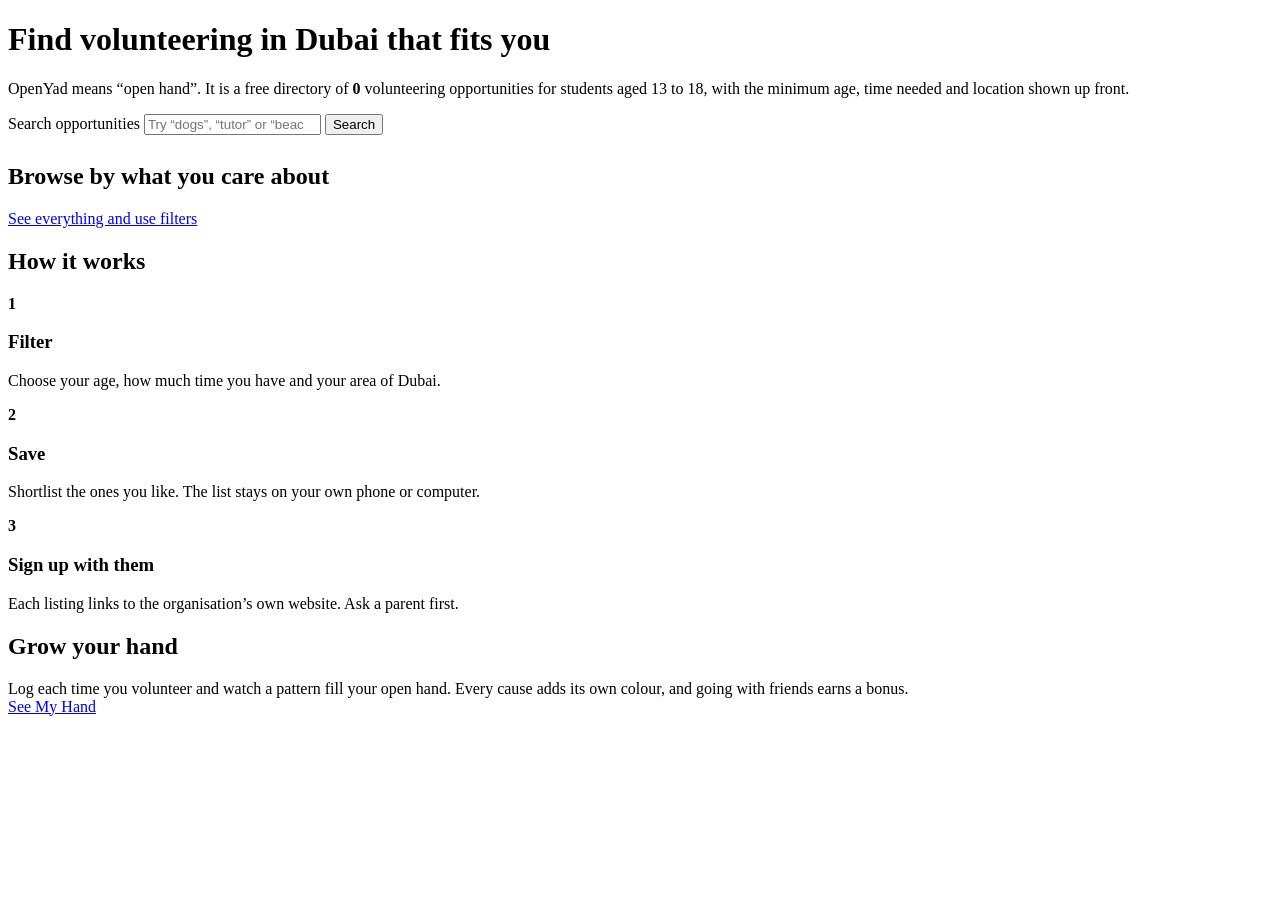
==== index.html @ 4a2f958c "Add files via upload" ====
<!DOCTYPE html>
<html lang="en">
<head>
  <meta charset="utf-8">
  <meta name="viewport" content="width=device-width, initial-scale=1">
  <meta name="referrer" content="no-referrer">
  <title>OpenYad: volunteering in Dubai for students</title>
  <meta name="description" content="A free directory of volunteering opportunities in Dubai for students aged 13 to 18. Filter by interest, age, time and area.">
  <link rel="stylesheet" href="css/style.css">
</head>
<body data-page="index">
  <header class="site-header" id="site-header"></header>

  <main>
    <div class="wrap">
      <div class="hero">
        <h1>Find volunteering in Dubai that fits you</h1>
        <p class="lead">OpenYad means “open hand”. It is a free directory of <strong id="total">0</strong> volunteering opportunities for students aged 13 to 18, with the minimum age, time needed and location shown up front.</p>
        <form class="search-row" action="browse.html" method="get" role="search">
          <label class="sr-only" for="home-q">Search opportunities</label>
          <input type="search" id="home-q" name="q" placeholder="Try “dogs”, “tutor” or “beach”">
          <button class="btn" type="submit">Search</button>
        </form>
      </div>

      <section aria-labelledby="cats-title" style="padding-top:8px">
        <h2 id="cats-title">Browse by what you care about</h2>
        <div class="cat-grid" id="cat-grid"></div>
        <p style="margin-top:16px"><a class="btn ghost" href="browse.html">See everything and use filters</a></p>
      </section>

      <section aria-labelledby="how-title">
        <h2 id="how-title">How it works</h2>
        <div class="steps">
          <div class="step"><b>1</b><h3>Filter</h3><p class="muted">Choose your age, how much time you have and your area of Dubai.</p></div>
          <div class="step"><b>2</b><h3>Save</h3><p class="muted">Shortlist the ones you like. The list stays on your own phone or computer.</p></div>
          <div class="step"><b>3</b><h3>Sign up with them</h3><p class="muted">Each listing links to the organisation’s own website. Ask a parent first.</p></div>
        </div>
      </section>

      <section aria-labelledby="hand-title">
        <div class="banner">
          <div>
            <h2 id="hand-title">Grow your hand</h2>
            <p class="muted" style="margin:0">Log each time you volunteer and watch a pattern fill your open hand. Every cause adds its own colour, and going with friends earns a bonus.</p>
          </div>
          <a class="btn" href="hand.html">See My Hand</a>
        </div>
      </section>
    </div>
  </main>

  <footer class="site-footer" id="site-footer"></footer>
  <script src="data/site.js"></script>
  <script src="data/areas.js"></script>
  <script src="data/listings.js"></script>
  <script src="js/app.js"></script>
</body>
</html>
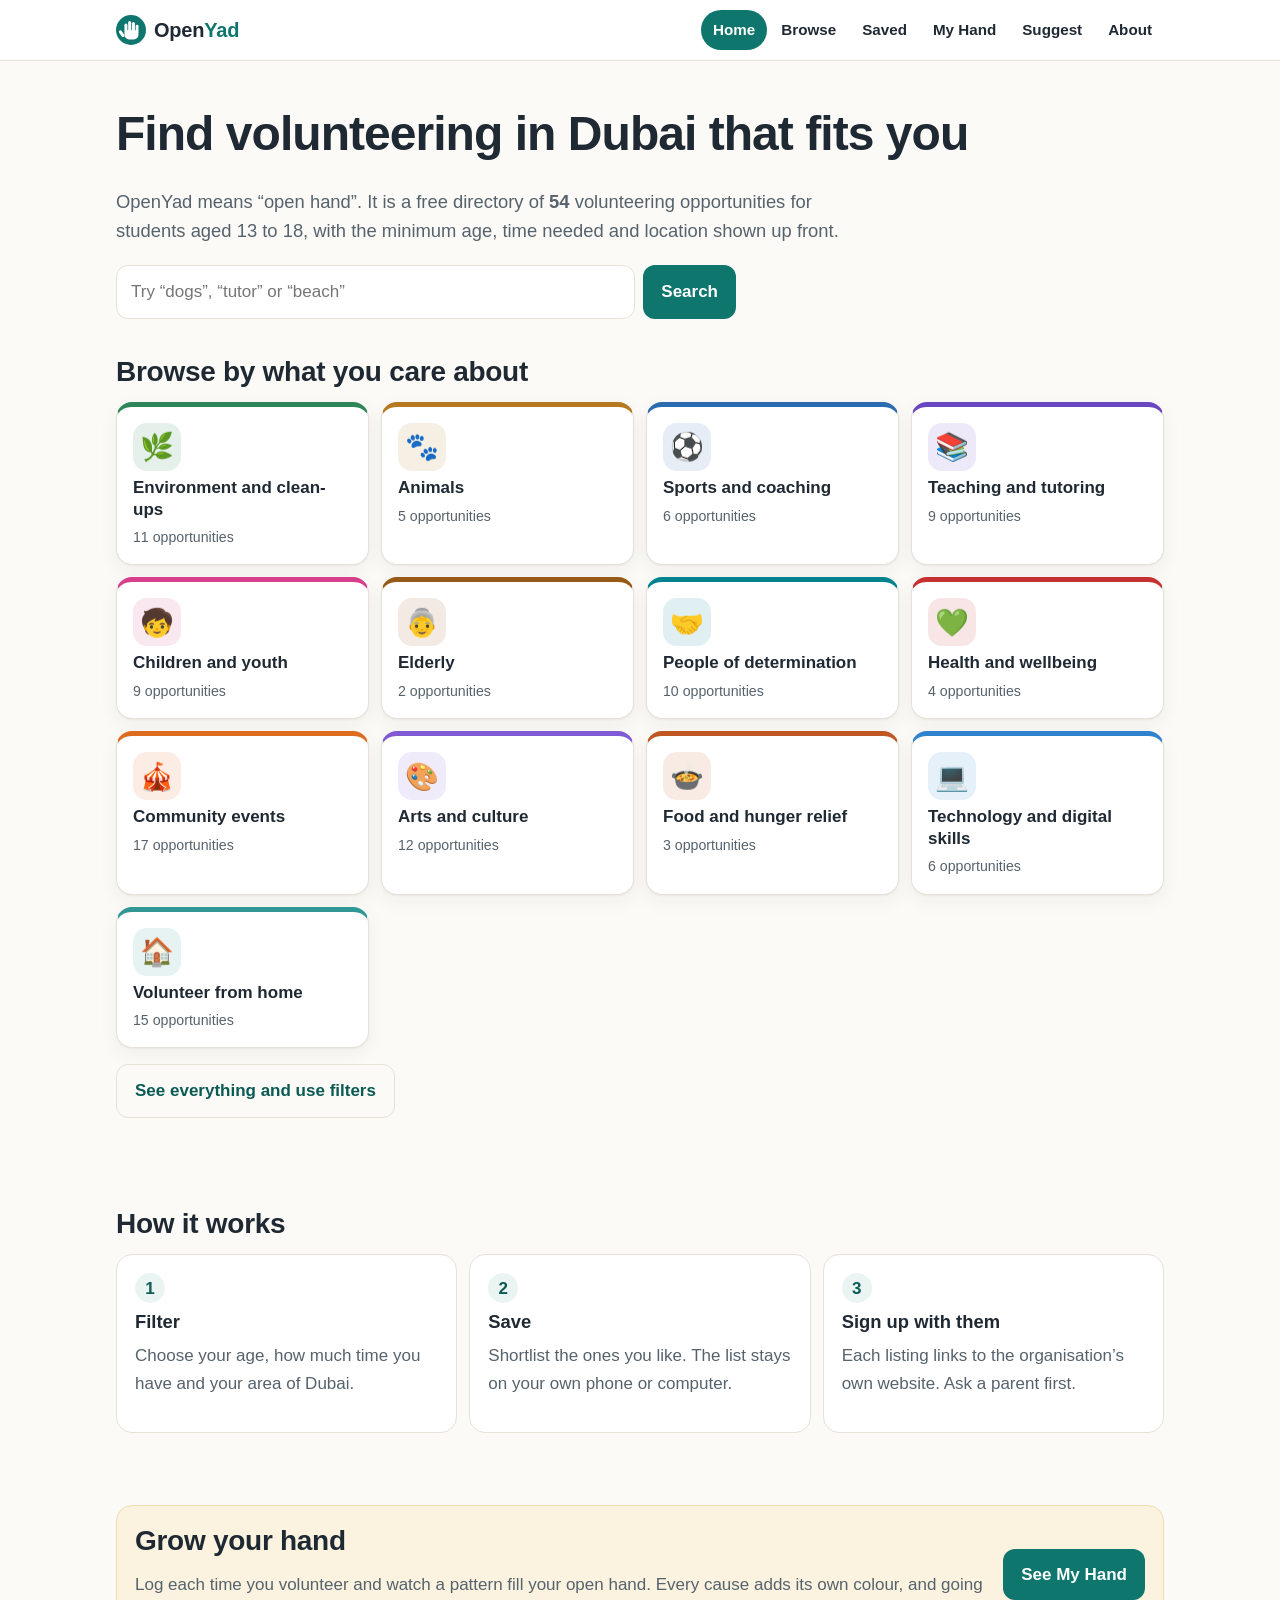
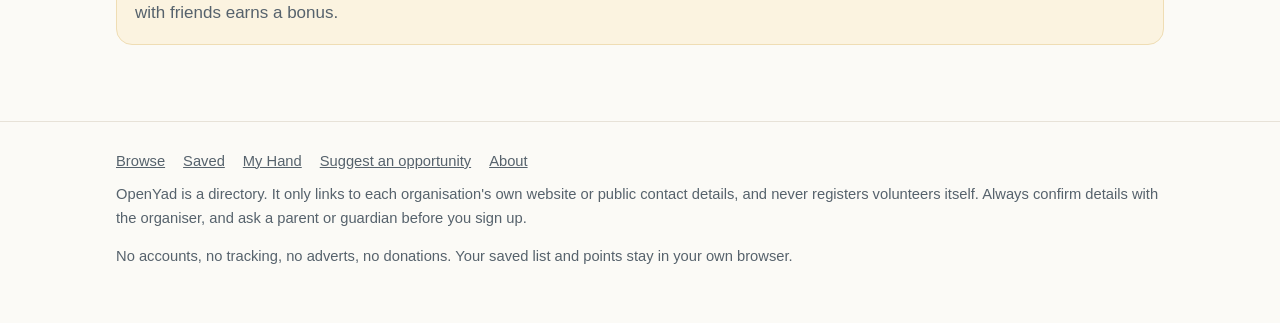
==== commit cf26e224: "Add files via upload" ====
--- a/index.html
+++ b/index.html
@@ -6,7 +6,7 @@
   <meta name="referrer" content="no-referrer">
   <title>OpenYad: volunteering in Dubai for students</title>
   <meta name="description" content="A free directory of volunteering opportunities in Dubai for students aged 13 to 18. Filter by interest, age, time and area.">
-  <link rel="stylesheet" href="css/style.css">
+  <link rel="stylesheet" href="style.css">
 </head>
 <body data-page="index">
   <header class="site-header" id="site-header"></header>
@@ -51,9 +51,9 @@
   </main>
 
   <footer class="site-footer" id="site-footer"></footer>
-  <script src="data/site.js"></script>
-  <script src="data/areas.js"></script>
-  <script src="data/listings.js"></script>
-  <script src="js/app.js"></script>
+  <script src="site.js"></script>
+  <script src="areas.js"></script>
+  <script src="listings.js"></script>
+  <script src="app.js"></script>
 </body>
 </html>
--- a/style.css
+++ b/style.css
@@ -0,0 +1,174 @@
+/* OpenYad styles. Colours are set once here and reused everywhere. */
+:root {
+  --bg: #FBFAF6;
+  --card: #FFFFFF;
+  --ink: #1F2933;
+  --muted: #56626C;
+  --line: #E7E2D8;
+  --primary: #0F766E;
+  --primary-dark: #0B5A54;
+  --soft: #EAF4F2;
+  --gold: #A9761C;
+  --gold-soft: #FBF3E0;
+  --radius: 16px;
+  --shadow: 0 1px 2px rgba(31, 41, 51, .05), 0 6px 20px rgba(31, 41, 51, .05);
+}
+
+* { box-sizing: border-box; }
+html { -webkit-text-size-adjust: 100%; }
+body {
+  margin: 0;
+  background: var(--bg);
+  color: var(--ink);
+  font-family: -apple-system, BlinkMacSystemFont, "Segoe UI", Roboto, "Helvetica Neue", Arial, sans-serif;
+  font-size: 17px;
+  line-height: 1.6;
+}
+img, svg { max-width: 100%; }
+a { color: var(--primary-dark); }
+h1, h2, h3 { line-height: 1.2; margin: 0 0 .5em; text-wrap: balance; }
+h1 { font-size: clamp(1.9rem, 6vw, 3rem); letter-spacing: -.02em; }
+h2 { font-size: clamp(1.35rem, 4vw, 1.75rem); letter-spacing: -.01em; }
+h3 { font-size: 1.15rem; }
+p { margin: 0 0 1em; }
+.wrap { max-width: 1080px; margin: 0 auto; padding: 0 16px; }
+.narrow { max-width: 720px; }
+.muted { color: var(--muted); }
+.small { font-size: .9rem; }
+section { padding: 36px 0; }
+:focus-visible { outline: 3px solid #F0B429; outline-offset: 2px; border-radius: 6px; }
+.sr-only { position: absolute; width: 1px; height: 1px; overflow: hidden; clip: rect(0 0 0 0); white-space: nowrap; }
+
+/* Header */
+.site-header { background: var(--card); border-bottom: 1px solid var(--line); position: sticky; top: 0; z-index: 20; }
+.site-header .wrap { display: flex; align-items: center; justify-content: space-between; gap: 12px; min-height: 60px; flex-wrap: wrap; }
+.brand { display: flex; align-items: center; gap: 8px; font-weight: 800; font-size: 1.25rem; color: var(--ink); text-decoration: none; letter-spacing: -.01em; }
+.brand svg { width: 30px; height: 30px; }
+.brand span span { color: var(--primary); }
+.nav { display: flex; gap: 2px; overflow-x: auto; margin: 0 -8px; padding: 6px 8px; scrollbar-width: none; }
+.nav::-webkit-scrollbar { display: none; }
+.nav a { white-space: nowrap; text-decoration: none; color: var(--ink); padding: 8px 12px; border-radius: 999px; font-size: .95rem; font-weight: 600; }
+.nav a:hover { background: var(--soft); }
+.nav a[aria-current="page"] { background: var(--primary); color: #fff; }
+.count-pill { display: inline-block; min-width: 1.4em; padding: 0 .4em; margin-left: 4px; border-radius: 999px; background: var(--gold-soft); color: var(--gold); font-size: .8rem; text-align: center; }
+.nav a[aria-current="page"] .count-pill { background: rgba(255,255,255,.25); color: #fff; }
+
+/* Hero */
+.hero { padding: 44px 0 28px; }
+.hero p.lead { font-size: 1.15rem; color: var(--muted); max-width: 40em; }
+.search-row { display: flex; gap: 8px; margin-top: 20px; max-width: 620px; }
+input[type="search"], input[type="text"], input[type="date"], select {
+  width: 100%; font: inherit; color: var(--ink); background: var(--card);
+  border: 1.5px solid var(--line); border-radius: 12px; padding: 12px 14px; min-height: 48px;
+}
+input:focus, select:focus { border-color: var(--primary); }
+.btn {
+  display: inline-flex; align-items: center; justify-content: center; gap: 6px;
+  font: inherit; font-weight: 700; text-decoration: none; cursor: pointer;
+  background: var(--primary); color: #fff; border: 0; border-radius: 12px;
+  padding: 12px 18px; min-height: 48px;
+}
+.btn:hover { background: var(--primary-dark); }
+.btn.ghost { background: transparent; color: var(--primary-dark); border: 1.5px solid var(--line); }
+.btn.ghost:hover { background: var(--soft); }
+.btn.block { width: 100%; }
+
+/* Category cards */
+.cat-grid { display: grid; grid-template-columns: repeat(2, 1fr); gap: 12px; }
+@media (min-width: 640px) { .cat-grid { grid-template-columns: repeat(3, 1fr); } }
+@media (min-width: 900px) { .cat-grid { grid-template-columns: repeat(4, 1fr); } }
+.cat-card {
+  display: flex; flex-direction: column; gap: 6px; text-decoration: none; color: var(--ink);
+  background: var(--card); border: 1px solid var(--line); border-radius: var(--radius);
+  padding: 16px; border-top: 5px solid var(--c); box-shadow: var(--shadow); transition: transform .15s;
+}
+.cat-card:hover { transform: translateY(-2px); }
+.cat-card .icon { font-size: 1.7rem; width: 48px; height: 48px; display: grid; place-items: center; border-radius: 14px; background: color-mix(in srgb, var(--c) 12%, white); }
+.cat-card strong { line-height: 1.25; }
+.cat-card small { color: var(--muted); }
+
+/* Steps */
+.steps { display: grid; gap: 12px; }
+@media (min-width: 720px) { .steps { grid-template-columns: repeat(3, 1fr); } }
+.step { background: var(--card); border: 1px solid var(--line); border-radius: var(--radius); padding: 18px; }
+.step b { display: inline-grid; place-items: center; width: 30px; height: 30px; border-radius: 50%; background: var(--soft); color: var(--primary-dark); margin-bottom: 8px; }
+.banner { background: var(--gold-soft); border: 1px solid #EFDDB4; border-radius: var(--radius); padding: 18px; display: flex; gap: 16px; align-items: center; flex-wrap: wrap; }
+.banner > div { flex: 1 1 260px; }
+.note { background: var(--soft); border-radius: 12px; padding: 12px 14px; font-size: .95rem; }
+
+/* Filters */
+.filters { background: var(--card); border: 1px solid var(--line); border-radius: var(--radius); padding: 16px; box-shadow: var(--shadow); }
+.filter-grid { display: grid; gap: 12px; grid-template-columns: 1fr 1fr; }
+.filter-grid .full { grid-column: 1 / -1; }
+@media (min-width: 860px) { .filter-grid { grid-template-columns: repeat(4, 1fr); } .filter-grid .half { grid-column: span 2; } }
+label.field { display: block; font-size: .85rem; font-weight: 700; color: var(--muted); }
+label.field select, label.field input { margin-top: 4px; font-weight: 400; }
+.check { display: flex; gap: 8px; align-items: flex-start; font-size: .95rem; }
+.check input { width: 20px; height: 20px; margin-top: 3px; accent-color: var(--primary); flex: none; }
+.result-bar { display: flex; justify-content: space-between; align-items: center; gap: 12px; margin: 18px 0 12px; flex-wrap: wrap; }
+.linkish { background: none; border: 0; font: inherit; color: var(--primary-dark); text-decoration: underline; cursor: pointer; padding: 8px 0; }
+
+/* Listing cards */
+.cards { display: grid; gap: 16px; }
+@media (min-width: 820px) { .cards { grid-template-columns: 1fr 1fr; align-items: start; } }
+.card {
+  background: var(--card); border: 1px solid var(--line); border-left: 6px solid var(--c);
+  border-radius: var(--radius); padding: 18px; box-shadow: var(--shadow); min-width: 0;
+}
+.card-top { display: flex; justify-content: space-between; gap: 10px; align-items: flex-start; }
+.tags { display: flex; flex-wrap: wrap; gap: 6px; }
+.tag { font-size: .8rem; font-weight: 700; padding: 3px 10px; border-radius: 999px; color: var(--c); background: color-mix(in srgb, var(--c) 12%, white); white-space: nowrap; }
+.save {
+  flex: none; font: inherit; font-size: .85rem; font-weight: 700; cursor: pointer;
+  border: 1.5px solid var(--line); background: var(--card); color: var(--ink);
+  border-radius: 999px; padding: 6px 12px; min-height: 40px;
+}
+.save[aria-pressed="true"] { background: var(--gold-soft); border-color: #E6CE95; color: var(--gold); }
+.card h3 { margin: 12px 0 2px; font-size: 1.2rem; }
+.card .org { color: var(--muted); margin: 0 0 10px; font-size: .95rem; }
+.facts { list-style: none; margin: 12px 0; padding: 0; display: grid; gap: 6px; }
+.facts li { display: grid; grid-template-columns: 5.2em 1fr; gap: 8px; font-size: .95rem; }
+.facts span.k { color: var(--muted); font-weight: 700; font-size: .85rem; padding-top: 2px; }
+.badge { display: inline-block; font-size: .8rem; font-weight: 700; padding: 1px 8px; border-radius: 999px; background: var(--soft); color: var(--primary-dark); margin-left: 4px; white-space: nowrap; }
+.badge.warn { background: #FFF4E5; color: #8A4B00; }
+.badge.gold { background: var(--gold-soft); color: var(--gold); }
+details { border-top: 1px solid var(--line); margin-top: 12px; padding-top: 4px; }
+summary { cursor: pointer; font-weight: 700; color: var(--primary-dark); padding: 10px 0; }
+details dl { margin: 0; display: grid; gap: 10px; }
+details dt { font-size: .85rem; font-weight: 700; color: var(--muted); }
+details dd { margin: 0; overflow-wrap: anywhere; }
+details ol { margin: 4px 0 0; padding-left: 1.3em; }
+.card .btn { margin-top: 14px; }
+.empty { text-align: center; padding: 40px 16px; background: var(--card); border: 1px dashed var(--line); border-radius: var(--radius); }
+
+/* Hand page */
+.hand-layout { display: grid; gap: 20px; }
+@media (min-width: 820px) { .hand-layout { grid-template-columns: 340px 1fr; align-items: start; } }
+.panel { background: var(--card); border: 1px solid var(--line); border-radius: var(--radius); padding: 18px; box-shadow: var(--shadow); }
+.hand-box { text-align: center; }
+.hand-box svg { width: 100%; max-width: 280px; height: auto; }
+.level { font-size: 1.3rem; font-weight: 800; margin: 4px 0 0; }
+.bar { height: 10px; background: var(--line); border-radius: 999px; overflow: hidden; margin: 10px 0 6px; }
+.bar i { display: block; height: 100%; background: linear-gradient(90deg, var(--primary), #D69E2E); border-radius: 999px; }
+.stats { display: grid; grid-template-columns: repeat(2, 1fr); gap: 10px; margin: 14px 0 0; }
+.stat { background: var(--bg); border-radius: 12px; padding: 10px; text-align: center; }
+.stat b { display: block; font-size: 1.3rem; font-variant-numeric: tabular-nums; }
+.stat small { color: var(--muted); }
+.form-grid { display: grid; gap: 12px; }
+@media (min-width: 560px) { .form-grid { grid-template-columns: 1fr 1fr; } .form-grid .full { grid-column: 1 / -1; } }
+.log-list { list-style: none; padding: 0; margin: 0; display: grid; gap: 8px; }
+.log-list li { display: flex; justify-content: space-between; gap: 10px; align-items: center; background: var(--bg); border-radius: 12px; padding: 10px 12px; }
+.rules { padding-left: 1.2em; margin: 0; }
+.rules li { margin-bottom: 4px; }
+
+/* Prose pages */
+.prose h2 { margin-top: 1.6em; }
+.prose ul { padding-left: 1.2em; }
+.prose li { margin-bottom: 6px; }
+
+/* Footer */
+.site-footer { border-top: 1px solid var(--line); margin-top: 40px; padding: 28px 0 40px; color: var(--muted); font-size: .92rem; }
+.site-footer a { color: var(--muted); }
+.site-footer nav { display: flex; flex-wrap: wrap; gap: 6px 18px; margin-bottom: 10px; }
+
+@media (prefers-reduced-motion: reduce) { * { transition: none !important; } }
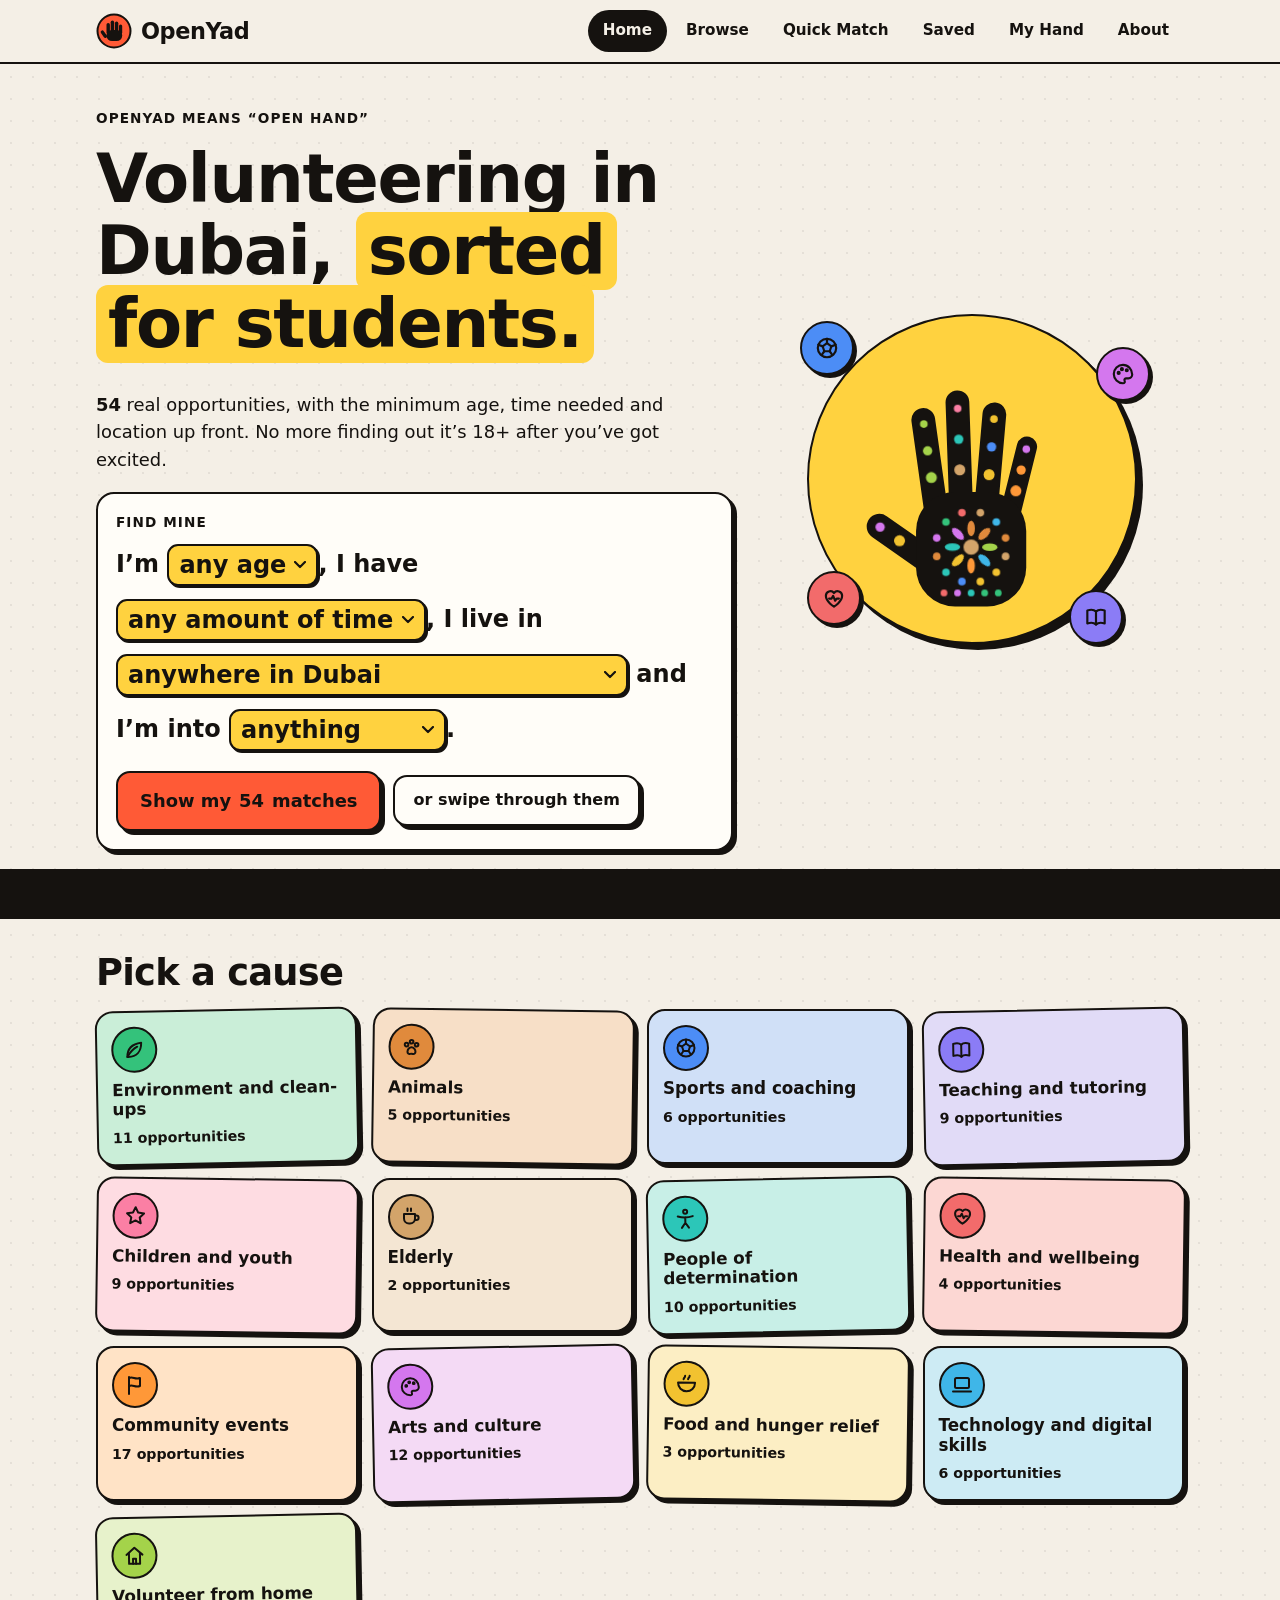
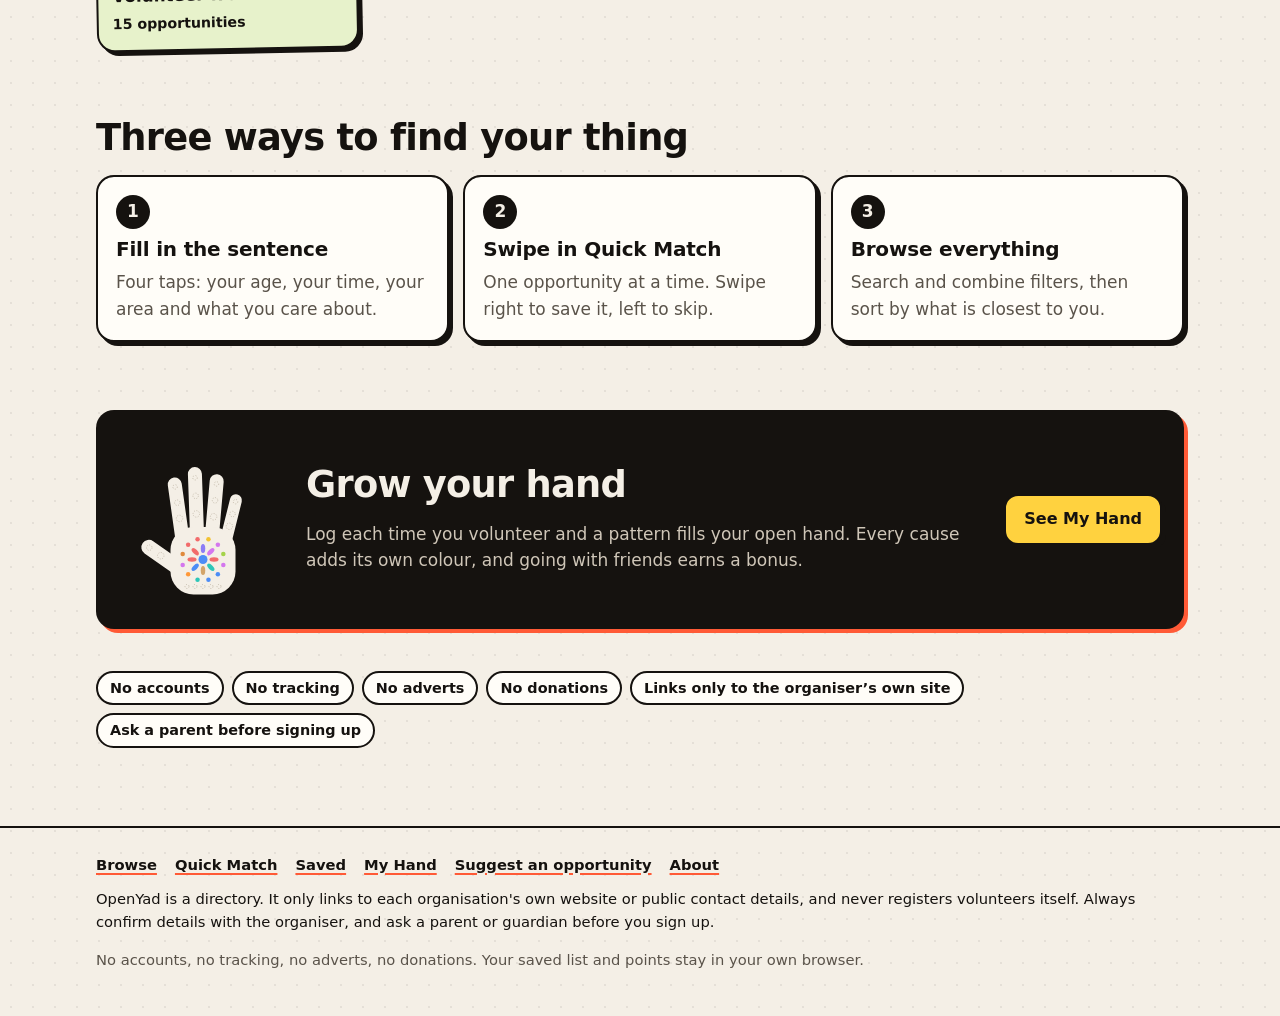
==== commit 8465077e: "Add files via upload" ====
--- a/index.html
+++ b/index.html
@@ -2,8 +2,9 @@
 <html lang="en">
 <head>
   <meta charset="utf-8">
-  <meta name="viewport" content="width=device-width, initial-scale=1">
+  <meta name="viewport" content="width=device-width, initial-scale=1, viewport-fit=cover">
   <meta name="referrer" content="no-referrer">
+  <meta name="theme-color" content="#F4EFE6">
   <title>OpenYad: volunteering in Dubai for students</title>
   <meta name="description" content="A free directory of volunteering opportunities in Dubai for students aged 13 to 18. Filter by interest, age, time and area.">
   <link rel="stylesheet" href="style.css">
@@ -14,38 +15,65 @@
   <main>
     <div class="wrap">
       <div class="hero">
-        <h1>Find volunteering in Dubai that fits you</h1>
-        <p class="lead">OpenYad means “open hand”. It is a free directory of <strong id="total">0</strong> volunteering opportunities for students aged 13 to 18, with the minimum age, time needed and location shown up front.</p>
-        <form class="search-row" action="browse.html" method="get" role="search">
-          <label class="sr-only" for="home-q">Search opportunities</label>
-          <input type="search" id="home-q" name="q" placeholder="Try “dogs”, “tutor” or “beach”">
-          <button class="btn" type="submit">Search</button>
-        </form>
+        <div>
+          <p class="eyebrow">OpenYad means “open hand”</p>
+          <h1>Volunteering in Dubai, <span class="mark">sorted for students.</span></h1>
+          <p class="lead"><strong id="total">0</strong> real opportunities, with the minimum age, time needed and location up front. No more finding out it’s 18+ after you’ve got excited.</p>
+
+          <form class="finder sticker" id="finder" aria-labelledby="finder-title" onsubmit="return false">
+            <p class="eyebrow" id="finder-title" style="margin:0">Find mine</p>
+            <p class="sentence">
+              I’m <label><span class="sr-only">Your age</span><select class="pick" id="fi-age"></select></label>,
+              I have <label><span class="sr-only">Time you have</span><select class="pick" id="fi-time"></select></label>,
+              I live in <label><span class="sr-only">Your area</span><select class="pick" id="fi-area"></select></label>
+              and I’m into <label><span class="sr-only">Cause</span><select class="pick" id="fi-cat"></select></label>.
+            </p>
+            <div class="finder-actions">
+              <a class="btn big" id="finder-go" href="browse.html">Show my <span id="finder-count" aria-live="polite">0</span> <span id="finder-word">matches</span></a>
+              <a class="btn plain" id="finder-swipe" href="match.html">or swipe through them</a>
+            </div>
+          </form>
+        </div>
+
+        <div class="hero-art" id="hero-art">
+          <div class="disc" id="hero-hand"></div>
+        </div>
       </div>
+    </div>
 
-      <section aria-labelledby="cats-title" style="padding-top:8px">
-        <h2 id="cats-title">Browse by what you care about</h2>
-        <div class="cat-grid" id="cat-grid"></div>
-        <p style="margin-top:16px"><a class="btn ghost" href="browse.html">See everything and use filters</a></p>
+    <div class="ticker" id="ticker" aria-hidden="true"></div>
+
+    <div class="wrap">
+      <section aria-labelledby="cats-title">
+        <h2 id="cats-title" class="reveal">Pick a cause</h2>
+        <div class="tiles reveal" id="tiles"></div>
       </section>
 
-      <section aria-labelledby="how-title">
-        <h2 id="how-title">How it works</h2>
-        <div class="steps">
-          <div class="step"><b>1</b><h3>Filter</h3><p class="muted">Choose your age, how much time you have and your area of Dubai.</p></div>
-          <div class="step"><b>2</b><h3>Save</h3><p class="muted">Shortlist the ones you like. The list stays on your own phone or computer.</p></div>
-          <div class="step"><b>3</b><h3>Sign up with them</h3><p class="muted">Each listing links to the organisation’s own website. Ask a parent first.</p></div>
+      <section aria-labelledby="ways-title">
+        <h2 id="ways-title" class="reveal">Three ways to find your thing</h2>
+        <div class="ways reveal">
+          <a class="way sticker" href="#finder"><b class="num">1</b><h3>Fill in the sentence</h3><p class="muted" style="margin:0">Four taps: your age, your time, your area and what you care about.</p></a>
+          <a class="way sticker" href="match.html"><b class="num">2</b><h3>Swipe in Quick Match</h3><p class="muted" style="margin:0">One opportunity at a time. Swipe right to save it, left to skip.</p></a>
+          <a class="way sticker" href="browse.html"><b class="num">3</b><h3>Browse everything</h3><p class="muted" style="margin:0">Search and combine filters, then sort by what is closest to you.</p></a>
         </div>
       </section>
 
       <section aria-labelledby="hand-title">
-        <div class="banner">
+        <div class="dark reveal">
+          <div id="mini-hand"></div>
           <div>
             <h2 id="hand-title">Grow your hand</h2>
-            <p class="muted" style="margin:0">Log each time you volunteer and watch a pattern fill your open hand. Every cause adds its own colour, and going with friends earns a bonus.</p>
+            <p class="muted" style="margin:0">Log each time you volunteer and a pattern fills your open hand. Every cause adds its own colour, and going with friends earns a bonus.</p>
           </div>
-          <a class="btn" href="hand.html">See My Hand</a>
+          <a class="btn sun" href="hand.html">See My Hand</a>
         </div>
+      </section>
+
+      <section aria-labelledby="promise-title" style="padding-top:8px">
+        <h2 id="promise-title" class="sr-only">Our promises</h2>
+        <ul class="promises reveal">
+          <li>No accounts</li><li>No tracking</li><li>No adverts</li><li>No donations</li><li>Links only to the organiser’s own site</li><li>Ask a parent before signing up</li>
+        </ul>
       </section>
     </div>
   </main>
--- a/style.css
+++ b/style.css
@@ -1,174 +1,285 @@
-/* OpenYad styles. Colours are set once here and reused everywhere. */
+/* OpenYad styles. The main colours are set once here and reused everywhere. */
 :root {
-  --bg: #FBFAF6;
-  --card: #FFFFFF;
-  --ink: #1F2933;
-  --muted: #56626C;
-  --line: #E7E2D8;
-  --primary: #0F766E;
-  --primary-dark: #0B5A54;
-  --soft: #EAF4F2;
-  --gold: #A9761C;
-  --gold-soft: #FBF3E0;
-  --radius: 16px;
-  --shadow: 0 1px 2px rgba(31, 41, 51, .05), 0 6px 20px rgba(31, 41, 51, .05);
-}
+  --paper: #F4EFE6;
+  --card: #FFFDF8;
+  --ink: #15120F;
+  --muted: #5A534A;
+  --line: #D9D0C0;
+  --coral: #FF5A36;
+  --sun: #FFD23F;
+  --r: 18px;
+  --sh: 4px 4px 0 var(--ink);
+  --display: ui-rounded, "SF Pro Rounded", "Arial Rounded MT Bold", "Nunito", "Segoe UI", system-ui, sans-serif;
+}
+@view-transition { navigation: auto; }
 
 * { box-sizing: border-box; }
-html { -webkit-text-size-adjust: 100%; }
+html { -webkit-text-size-adjust: 100%; scroll-behavior: smooth; }
 body {
-  margin: 0;
-  background: var(--bg);
-  color: var(--ink);
-  font-family: -apple-system, BlinkMacSystemFont, "Segoe UI", Roboto, "Helvetica Neue", Arial, sans-serif;
-  font-size: 17px;
-  line-height: 1.6;
-}
-img, svg { max-width: 100%; }
-a { color: var(--primary-dark); }
-h1, h2, h3 { line-height: 1.2; margin: 0 0 .5em; text-wrap: balance; }
-h1 { font-size: clamp(1.9rem, 6vw, 3rem); letter-spacing: -.02em; }
-h2 { font-size: clamp(1.35rem, 4vw, 1.75rem); letter-spacing: -.01em; }
-h3 { font-size: 1.15rem; }
+  margin: 0; color: var(--ink);
+  background: var(--paper) radial-gradient(rgba(21, 18, 15, .07) 1px, transparent 1.2px) 0 0 / 22px 22px;
+  font-family: system-ui, -apple-system, "Segoe UI", Roboto, Arial, sans-serif;
+  font-size: 17px; line-height: 1.55;
+}
+svg { max-width: 100%; }
+a { color: var(--ink); text-decoration-color: var(--coral); text-decoration-thickness: 2px; text-underline-offset: 3px; }
+h1, h2, h3 { font-family: var(--display); font-weight: 800; line-height: 1.08; letter-spacing: -.02em; margin: 0 0 .45em; text-wrap: balance; }
+h1 { font-size: clamp(2.2rem, 8.5vw, 4.2rem); }
+h2 { font-size: clamp(1.55rem, 5vw, 2.3rem); }
+h3 { font-size: 1.25rem; letter-spacing: -.01em; }
 p { margin: 0 0 1em; }
-.wrap { max-width: 1080px; margin: 0 auto; padding: 0 16px; }
+.wrap { max-width: 1120px; margin: 0 auto; padding: 0 16px; }
 .narrow { max-width: 720px; }
 .muted { color: var(--muted); }
 .small { font-size: .9rem; }
-section { padding: 36px 0; }
-:focus-visible { outline: 3px solid #F0B429; outline-offset: 2px; border-radius: 6px; }
+section { padding: 34px 0; }
 .sr-only { position: absolute; width: 1px; height: 1px; overflow: hidden; clip: rect(0 0 0 0); white-space: nowrap; }
+:focus-visible { outline: 3px solid #1D4ED8; outline-offset: 3px; border-radius: 8px; }
+.ic { width: 1.25em; height: 1.25em; flex: none; fill: none; stroke: currentColor; stroke-width: 2; stroke-linecap: round; stroke-linejoin: round; vertical-align: -.22em; }
+.mark { background: var(--sun); padding: 0 .18em; border-radius: .18em; box-decoration-break: clone; -webkit-box-decoration-break: clone; }
+.eyebrow { font-family: var(--display); font-weight: 800; font-size: .85rem; letter-spacing: .08em; text-transform: uppercase; }
+
+/* The "sticker" look: thick outline and a hard shadow */
+.sticker { background: var(--card); border: 2px solid var(--ink); border-radius: var(--r); box-shadow: var(--sh); }
+
+/* Buttons */
+.btn {
+  display: inline-flex; align-items: center; justify-content: center; gap: 8px;
+  font-family: var(--display); font-weight: 800; font-size: 1rem; text-decoration: none; cursor: pointer;
+  background: var(--coral); color: var(--ink); border: 2px solid var(--ink); border-radius: 14px;
+  padding: 11px 18px; min-height: 48px; box-shadow: var(--sh);
+  transition: transform .12s, box-shadow .12s;
+}
+.btn:hover { transform: translate(-1px, -1px); box-shadow: 5px 5px 0 var(--ink); }
+.btn:active { transform: translate(3px, 3px); box-shadow: 1px 1px 0 var(--ink); }
+.btn.sun { background: var(--sun); }
+.btn.plain { background: var(--card); }
+.btn.block { width: 100%; }
+.btn.big { font-size: 1.12rem; padding: 14px 22px; }
+.linkish { background: none; border: 0; font: inherit; font-weight: 700; color: var(--ink); text-decoration: underline; text-decoration-color: var(--coral); text-decoration-thickness: 2px; text-underline-offset: 3px; cursor: pointer; padding: 8px 0; }
 
 /* Header */
-.site-header { background: var(--card); border-bottom: 1px solid var(--line); position: sticky; top: 0; z-index: 20; }
-.site-header .wrap { display: flex; align-items: center; justify-content: space-between; gap: 12px; min-height: 60px; flex-wrap: wrap; }
-.brand { display: flex; align-items: center; gap: 8px; font-weight: 800; font-size: 1.25rem; color: var(--ink); text-decoration: none; letter-spacing: -.01em; }
-.brand svg { width: 30px; height: 30px; }
-.brand span span { color: var(--primary); }
-.nav { display: flex; gap: 2px; overflow-x: auto; margin: 0 -8px; padding: 6px 8px; scrollbar-width: none; }
-.nav::-webkit-scrollbar { display: none; }
-.nav a { white-space: nowrap; text-decoration: none; color: var(--ink); padding: 8px 12px; border-radius: 999px; font-size: .95rem; font-weight: 600; }
-.nav a:hover { background: var(--soft); }
-.nav a[aria-current="page"] { background: var(--primary); color: #fff; }
-.count-pill { display: inline-block; min-width: 1.4em; padding: 0 .4em; margin-left: 4px; border-radius: 999px; background: var(--gold-soft); color: var(--gold); font-size: .8rem; text-align: center; }
-.nav a[aria-current="page"] .count-pill { background: rgba(255,255,255,.25); color: #fff; }
-
-/* Hero */
-.hero { padding: 44px 0 28px; }
-.hero p.lead { font-size: 1.15rem; color: var(--muted); max-width: 40em; }
-.search-row { display: flex; gap: 8px; margin-top: 20px; max-width: 620px; }
-input[type="search"], input[type="text"], input[type="date"], select {
+.site-header { background: var(--paper); border-bottom: 2px solid var(--ink); position: sticky; top: 0; z-index: 30; }
+.site-header .wrap { display: flex; align-items: center; justify-content: space-between; gap: 12px; min-height: 62px; }
+.brand { display: flex; align-items: center; gap: 9px; font-family: var(--display); font-weight: 800; font-size: 1.4rem; color: var(--ink); text-decoration: none; letter-spacing: -.02em; }
+.brand svg { width: 36px; height: 36px; transition: transform .3s; }
+.brand:hover svg { transform: rotate(-14deg) scale(1.06); }
+.nav { display: none; gap: 4px; }
+.nav a, .head-link { font-family: var(--display); font-weight: 800; font-size: .95rem; text-decoration: none; padding: 7px 13px; border-radius: 999px; border: 2px solid transparent; white-space: nowrap; }
+.nav a:hover, .head-link:hover { border-color: var(--ink); }
+.nav a[aria-current="page"] { background: var(--ink); color: var(--paper); }
+.pill { display: inline-block; min-width: 1.5em; padding: 0 .4em; margin-left: 4px; border-radius: 999px; background: var(--sun); color: var(--ink); font-size: .78rem; text-align: center; border: 1.5px solid var(--ink); }
+
+/* Phone tab bar */
+.tabbar { position: fixed; left: 0; right: 0; bottom: 0; z-index: 40; background: var(--card); border-top: 2px solid var(--ink); display: grid; grid-template-columns: repeat(5, 1fr); padding: 6px 6px calc(6px + env(safe-area-inset-bottom)); }
+.tabbar a { display: grid; justify-items: center; gap: 1px; padding: 6px 2px; border-radius: 12px; text-decoration: none; font-family: var(--display); font-weight: 800; font-size: .72rem; position: relative; }
+.tabbar a .ic { width: 24px; height: 24px; }
+.tabbar a[aria-current="page"] { background: var(--coral); box-shadow: inset 0 0 0 2px var(--ink); }
+.tabbar .pill { position: absolute; top: 0; left: 55%; margin: 0; }
+body { padding-bottom: 86px; }
+@media (min-width: 800px) {
+  .nav { display: flex; } .head-link, .tabbar { display: none; } body { padding-bottom: 0; }
+}
+
+/* Hero and finder */
+.hero { display: grid; gap: 26px; padding: 30px 0 18px; align-items: center; }
+.hero > * { min-width: 0; }
+.hero p.lead { font-size: 1.12rem; max-width: 34em; }
+.finder label { display: inline-block; max-width: 100%; vertical-align: middle; }
+.finder { padding: 18px; }
+.finder .sentence { font-family: var(--display); font-weight: 700; font-size: clamp(1.15rem, 4.6vw, 1.5rem); line-height: 2.25; margin: 4px 0 14px; }
+.pick {
+  appearance: none; -webkit-appearance: none; font: inherit; font-weight: 800; color: var(--ink); cursor: pointer;
+  border: 2px solid var(--ink); border-radius: 11px; padding: 1px 30px 1px 10px; max-width: 100%; line-height: 1.5;
+  background: var(--sun) url("data:image/svg+xml,%3Csvg xmlns='http://www.w3.org/2000/svg' viewBox='0 0 12 8'%3E%3Cpath d='M1 1l5 5 5-5' fill='none' stroke='%2315120F' stroke-width='2.2' stroke-linecap='round' stroke-linejoin='round'/%3E%3C/svg%3E") right 10px center / 12px no-repeat;
+  box-shadow: 2px 2px 0 var(--ink); text-overflow: ellipsis;
+}
+.finder-actions { display: flex; flex-wrap: wrap; gap: 12px; align-items: center; }
+#finder-count { display: inline-block; min-width: 1.2em; }
+.bump { animation: bump .32s; }
+@keyframes bump { 40% { transform: scale(1.35) rotate(-6deg); } }
+.hero-art { position: relative; max-width: 330px; margin: 0 auto; width: 100%; }
+.hero-art .disc { background: var(--sun); border: 2px solid var(--ink); border-radius: 50%; aspect-ratio: 1; display: grid; place-items: center; box-shadow: 6px 6px 0 var(--ink); }
+.hero-art .disc svg { width: 78%; }
+.float { position: absolute; width: 54px; height: 54px; border-radius: 50%; background: var(--c); border: 2px solid var(--ink); box-shadow: 3px 3px 0 var(--ink); display: grid; place-items: center; animation: bob 4s ease-in-out infinite; }
+.float .ic { width: 26px; height: 26px; }
+.float:nth-child(2) { top: 2%; left: -2%; }
+.float:nth-child(3) { top: 10%; right: -4%; animation-delay: -1.3s; }
+.float:nth-child(4) { bottom: 6%; left: 0; animation-delay: -2.1s; }
+.float:nth-child(5) { bottom: 0; right: 4%; animation-delay: -3s; }
+@keyframes bob { 50% { transform: translateY(-9px) rotate(6deg); } }
+@media (min-width: 880px) { .hero { grid-template-columns: 1.2fr .8fr; padding-top: 44px; } }
+@media (max-width: 879px) { .hero-art { max-width: 210px; margin-bottom: 14px; } .float { width: 42px; height: 42px; } .float .ic { width: 20px; height: 20px; } }
+
+/* Ticker of organisation names */
+.ticker { background: var(--ink); color: var(--paper); border-block: 2px solid var(--ink); overflow: hidden; white-space: nowrap; font-family: var(--display); font-weight: 800; padding: 10px 0; }
+.ticker div { display: inline-block; animation: slide 60s linear infinite; padding-left: 100%; }
+.ticker:hover div { animation-play-state: paused; }
+.ticker span::after { content: "✦"; color: var(--sun); margin: 0 14px; }
+@keyframes slide { to { transform: translateX(-100%); } }
+
+/* Category tiles */
+.tiles { display: grid; grid-template-columns: repeat(2, 1fr); gap: 14px; }
+@media (min-width: 640px) { .tiles { grid-template-columns: repeat(3, 1fr); } }
+@media (min-width: 960px) { .tiles { grid-template-columns: repeat(4, 1fr); } }
+.tile {
+  display: grid; gap: 8px; align-content: start; text-decoration: none; padding: 14px;
+  background: color-mix(in srgb, var(--c) 26%, var(--card)); border: 2px solid var(--ink); border-radius: var(--r);
+  box-shadow: 4px 4px 0 var(--ink); transition: transform .18s, box-shadow .18s;
+}
+.tile:nth-child(3n+1) { transform: rotate(-1.1deg); } .tile:nth-child(3n+2) { transform: rotate(.8deg); }
+.tile:hover, .tile:focus-visible { transform: rotate(0) translate(-2px, -3px); box-shadow: 7px 8px 0 var(--ink); }
+.tile strong { font-family: var(--display); font-weight: 800; font-size: 1.05rem; line-height: 1.15; }
+.tile small { font-weight: 700; }
+.blob { width: 46px; height: 46px; border-radius: 50%; background: var(--c); border: 2px solid var(--ink); display: grid; place-items: center; transition: transform .25s; }
+.blob .ic { width: 24px; height: 24px; }
+.tile:hover .blob { transform: rotate(-12deg) scale(1.12); }
+.blob.sm { width: 34px; height: 34px; } .blob.sm .ic { width: 18px; height: 18px; }
+
+/* Three ways */
+.ways { display: grid; gap: 14px; }
+@media (min-width: 760px) { .ways { grid-template-columns: repeat(3, 1fr); } }
+.way { padding: 18px; text-decoration: none; display: block; transition: transform .15s, box-shadow .15s; }
+a.way:hover { transform: translate(-2px, -2px); box-shadow: 6px 6px 0 var(--ink); }
+.way b.num { display: inline-grid; place-items: center; width: 34px; height: 34px; border-radius: 50%; background: var(--ink); color: var(--paper); font-family: var(--display); margin-bottom: 10px; }
+.dark { background: var(--ink); color: var(--paper); border-radius: var(--r); padding: 22px; display: grid; gap: 18px; align-items: center; box-shadow: 4px 4px 0 var(--coral); }
+.dark .muted { color: #CFC6B8; } .dark svg.hand { width: 150px; margin: 0 auto; display: block; }
+@media (min-width: 700px) { .dark { grid-template-columns: 170px 1fr auto; } }
+.promises { display: flex; flex-wrap: wrap; gap: 8px; list-style: none; padding: 0; margin: 0; }
+.promises li { font-weight: 700; font-size: .9rem; border: 2px solid var(--ink); border-radius: 999px; padding: 4px 12px; background: var(--card); }
+
+/* Chips (tap-to-filter) */
+fieldset { border: 0; padding: 0; margin: 0; min-width: 0; }
+legend, label.field { font-family: var(--display); font-weight: 800; font-size: .85rem; letter-spacing: .04em; text-transform: uppercase; padding: 0; margin-bottom: 6px; display: block; }
+.chips { display: flex; flex-wrap: wrap; gap: 8px; }
+.chips.scroll { flex-wrap: nowrap; overflow-x: auto; padding: 2px 16px 8px; margin: 0 -16px; scrollbar-width: none; }
+.chips.scroll::-webkit-scrollbar { display: none; }
+.chip { position: relative; flex: none; }
+.chip input { position: absolute; opacity: 0; inset: 0; width: 100%; height: 100%; margin: 0; cursor: pointer; }
+.chip span { display: inline-flex; align-items: center; gap: 6px; min-height: 42px; padding: 6px 14px; border: 2px solid var(--ink); border-radius: 999px; background: var(--card); font-weight: 700; font-size: .95rem; white-space: nowrap; transition: transform .1s, background .15s; }
+.chip input:checked + span { background: var(--coral); box-shadow: 2px 2px 0 var(--ink); transform: translate(-1px, -1px); }
+.chip.cat input:checked + span { background: var(--c); }
+.chip input:focus-visible + span { outline: 3px solid #1D4ED8; outline-offset: 3px; }
+.chip span .ic { width: 18px; height: 18px; }
+input[type="search"], input[type="date"], select.box {
   width: 100%; font: inherit; color: var(--ink); background: var(--card);
-  border: 1.5px solid var(--line); border-radius: 12px; padding: 12px 14px; min-height: 48px;
-}
-input:focus, select:focus { border-color: var(--primary); }
-.btn {
-  display: inline-flex; align-items: center; justify-content: center; gap: 6px;
-  font: inherit; font-weight: 700; text-decoration: none; cursor: pointer;
-  background: var(--primary); color: #fff; border: 0; border-radius: 12px;
-  padding: 12px 18px; min-height: 48px;
-}
-.btn:hover { background: var(--primary-dark); }
-.btn.ghost { background: transparent; color: var(--primary-dark); border: 1.5px solid var(--line); }
-.btn.ghost:hover { background: var(--soft); }
-.btn.block { width: 100%; }
-
-/* Category cards */
-.cat-grid { display: grid; grid-template-columns: repeat(2, 1fr); gap: 12px; }
-@media (min-width: 640px) { .cat-grid { grid-template-columns: repeat(3, 1fr); } }
-@media (min-width: 900px) { .cat-grid { grid-template-columns: repeat(4, 1fr); } }
-.cat-card {
-  display: flex; flex-direction: column; gap: 6px; text-decoration: none; color: var(--ink);
-  background: var(--card); border: 1px solid var(--line); border-radius: var(--radius);
-  padding: 16px; border-top: 5px solid var(--c); box-shadow: var(--shadow); transition: transform .15s;
-}
-.cat-card:hover { transform: translateY(-2px); }
-.cat-card .icon { font-size: 1.7rem; width: 48px; height: 48px; display: grid; place-items: center; border-radius: 14px; background: color-mix(in srgb, var(--c) 12%, white); }
-.cat-card strong { line-height: 1.25; }
-.cat-card small { color: var(--muted); }
-
-/* Steps */
-.steps { display: grid; gap: 12px; }
-@media (min-width: 720px) { .steps { grid-template-columns: repeat(3, 1fr); } }
-.step { background: var(--card); border: 1px solid var(--line); border-radius: var(--radius); padding: 18px; }
-.step b { display: inline-grid; place-items: center; width: 30px; height: 30px; border-radius: 50%; background: var(--soft); color: var(--primary-dark); margin-bottom: 8px; }
-.banner { background: var(--gold-soft); border: 1px solid #EFDDB4; border-radius: var(--radius); padding: 18px; display: flex; gap: 16px; align-items: center; flex-wrap: wrap; }
-.banner > div { flex: 1 1 260px; }
-.note { background: var(--soft); border-radius: 12px; padding: 12px 14px; font-size: .95rem; }
-
-/* Filters */
-.filters { background: var(--card); border: 1px solid var(--line); border-radius: var(--radius); padding: 16px; box-shadow: var(--shadow); }
-.filter-grid { display: grid; gap: 12px; grid-template-columns: 1fr 1fr; }
-.filter-grid .full { grid-column: 1 / -1; }
-@media (min-width: 860px) { .filter-grid { grid-template-columns: repeat(4, 1fr); } .filter-grid .half { grid-column: span 2; } }
-label.field { display: block; font-size: .85rem; font-weight: 700; color: var(--muted); }
-label.field select, label.field input { margin-top: 4px; font-weight: 400; }
-.check { display: flex; gap: 8px; align-items: flex-start; font-size: .95rem; }
-.check input { width: 20px; height: 20px; margin-top: 3px; accent-color: var(--primary); flex: none; }
-.result-bar { display: flex; justify-content: space-between; align-items: center; gap: 12px; margin: 18px 0 12px; flex-wrap: wrap; }
-.linkish { background: none; border: 0; font: inherit; color: var(--primary-dark); text-decoration: underline; cursor: pointer; padding: 8px 0; }
+  border: 2px solid var(--ink); border-radius: 14px; padding: 11px 14px; min-height: 48px;
+}
+.filters { padding: 16px; display: grid; gap: 16px; }
+.filter-row { display: grid; gap: 16px; }
+@media (min-width: 860px) { .filter-row { grid-template-columns: 1fr 1fr; } .filter-row.three { grid-template-columns: repeat(3, 1fr); } }
+details.more > summary { font-family: var(--display); font-weight: 800; cursor: pointer; padding: 6px 0; }
+details.more[open] > summary { margin-bottom: 12px; }
+.check { display: flex; gap: 10px; align-items: flex-start; font-size: .95rem; font-weight: 600; }
+.check input { width: 22px; height: 22px; margin-top: 1px; accent-color: var(--coral); flex: none; }
+.result-bar { display: flex; justify-content: space-between; align-items: center; gap: 12px; margin: 22px 0 14px; flex-wrap: wrap; }
+.result-bar strong { font-family: var(--display); font-size: 1.25rem; }
+.note { background: color-mix(in srgb, var(--sun) 35%, var(--card)); border: 2px solid var(--ink); border-radius: 14px; padding: 12px 14px; font-size: .95rem; }
 
 /* Listing cards */
-.cards { display: grid; gap: 16px; }
+.cards { display: grid; gap: 20px; }
 @media (min-width: 820px) { .cards { grid-template-columns: 1fr 1fr; align-items: start; } }
-.card {
-  background: var(--card); border: 1px solid var(--line); border-left: 6px solid var(--c);
-  border-radius: var(--radius); padding: 18px; box-shadow: var(--shadow); min-width: 0;
-}
-.card-top { display: flex; justify-content: space-between; gap: 10px; align-items: flex-start; }
-.tags { display: flex; flex-wrap: wrap; gap: 6px; }
-.tag { font-size: .8rem; font-weight: 700; padding: 3px 10px; border-radius: 999px; color: var(--c); background: color-mix(in srgb, var(--c) 12%, white); white-space: nowrap; }
-.save {
-  flex: none; font: inherit; font-size: .85rem; font-weight: 700; cursor: pointer;
-  border: 1.5px solid var(--line); background: var(--card); color: var(--ink);
-  border-radius: 999px; padding: 6px 12px; min-height: 40px;
-}
-.save[aria-pressed="true"] { background: var(--gold-soft); border-color: #E6CE95; color: var(--gold); }
-.card h3 { margin: 12px 0 2px; font-size: 1.2rem; }
-.card .org { color: var(--muted); margin: 0 0 10px; font-size: .95rem; }
-.facts { list-style: none; margin: 12px 0; padding: 0; display: grid; gap: 6px; }
-.facts li { display: grid; grid-template-columns: 5.2em 1fr; gap: 8px; font-size: .95rem; }
-.facts span.k { color: var(--muted); font-weight: 700; font-size: .85rem; padding-top: 2px; }
-.badge { display: inline-block; font-size: .8rem; font-weight: 700; padding: 1px 8px; border-radius: 999px; background: var(--soft); color: var(--primary-dark); margin-left: 4px; white-space: nowrap; }
-.badge.warn { background: #FFF4E5; color: #8A4B00; }
-.badge.gold { background: var(--gold-soft); color: var(--gold); }
-details { border-top: 1px solid var(--line); margin-top: 12px; padding-top: 4px; }
-summary { cursor: pointer; font-weight: 700; color: var(--primary-dark); padding: 10px 0; }
-details dl { margin: 0; display: grid; gap: 10px; }
-details dt { font-size: .85rem; font-weight: 700; color: var(--muted); }
-details dd { margin: 0; overflow-wrap: anywhere; }
-details ol { margin: 4px 0 0; padding-left: 1.3em; }
-.card .btn { margin-top: 14px; }
-.empty { text-align: center; padding: 40px 16px; background: var(--card); border: 1px dashed var(--line); border-radius: var(--radius); }
-
-/* Hand page */
-.hand-layout { display: grid; gap: 20px; }
-@media (min-width: 820px) { .hand-layout { grid-template-columns: 340px 1fr; align-items: start; } }
-.panel { background: var(--card); border: 1px solid var(--line); border-radius: var(--radius); padding: 18px; box-shadow: var(--shadow); }
-.hand-box { text-align: center; }
-.hand-box svg { width: 100%; max-width: 280px; height: auto; }
-.level { font-size: 1.3rem; font-weight: 800; margin: 4px 0 0; }
-.bar { height: 10px; background: var(--line); border-radius: 999px; overflow: hidden; margin: 10px 0 6px; }
-.bar i { display: block; height: 100%; background: linear-gradient(90deg, var(--primary), #D69E2E); border-radius: 999px; }
-.stats { display: grid; grid-template-columns: repeat(2, 1fr); gap: 10px; margin: 14px 0 0; }
-.stat { background: var(--bg); border-radius: 12px; padding: 10px; text-align: center; }
-.stat b { display: block; font-size: 1.3rem; font-variant-numeric: tabular-nums; }
-.stat small { color: var(--muted); }
-.form-grid { display: grid; gap: 12px; }
+.card { background: var(--card); border: 2px solid var(--ink); border-radius: var(--r); box-shadow: 5px 5px 0 var(--c); min-width: 0; overflow: hidden; animation: rise .45s both; animation-delay: calc(var(--i, 0) * 45ms); }
+@keyframes rise { from { opacity: 0; transform: translateY(16px); } }
+.card-head { display: flex; align-items: center; gap: 10px; padding: 10px 12px; background: color-mix(in srgb, var(--c) 30%, var(--card)); border-bottom: 2px solid var(--ink); }
+.card-head .cats { font-family: var(--display); font-weight: 800; font-size: .9rem; line-height: 1.2; flex: 1; min-width: 0; }
+.card-head .cats small { display: block; font-weight: 600; font-family: system-ui, sans-serif; color: var(--muted); }
+.icon-btn { flex: none; width: 42px; height: 42px; border-radius: 50%; border: 2px solid var(--ink); background: var(--card); display: grid; place-items: center; cursor: pointer; color: var(--ink); transition: transform .12s; }
+.icon-btn:hover { transform: scale(1.08); }
+.icon-btn[aria-pressed="true"] { background: var(--sun); }
+.icon-btn[aria-pressed="true"] .ic { fill: var(--ink); }
+.icon-btn.popped { animation: bump .32s; }
+.card-body { padding: 14px 16px 16px; }
+.title-row { display: flex; gap: 12px; align-items: flex-start; justify-content: space-between; }
+.card h3 { margin: 0 0 2px; font-size: 1.3rem; }
+.card .org { color: var(--muted); margin: 0 0 10px; font-weight: 600; font-size: .95rem; }
+.stamp { flex: none; width: 58px; height: 58px; border-radius: 50%; border: 2px solid var(--ink); background: var(--sun); display: grid; place-items: center; text-align: center; font-family: var(--display); font-weight: 800; font-size: 1.15rem; line-height: 1; transform: rotate(8deg); }
+.stamp small { display: block; font-size: .56rem; letter-spacing: .06em; text-transform: uppercase; }
+.stamp.ask { background: var(--card); font-size: .95rem; } .stamp.adult { background: #F3B6A6; }
+.facts { list-style: none; margin: 12px 0 0; padding: 0; display: grid; gap: 7px; }
+.facts li { display: flex; gap: 9px; font-size: .95rem; }
+.facts .ic { margin-top: 2px; }
+.badge { display: inline-block; font-size: .78rem; font-weight: 800; padding: 1px 9px; border-radius: 999px; border: 1.5px solid var(--ink); background: var(--card); white-space: nowrap; }
+.badge.sun { background: var(--sun); }
+.card details { border-top: 2px dashed var(--line); margin-top: 14px; }
+.card summary { cursor: pointer; font-family: var(--display); font-weight: 800; padding: 12px 0 8px; }
+.card dl { margin: 0; display: grid; gap: 10px; }
+.card dt { font-size: .78rem; font-weight: 800; letter-spacing: .05em; text-transform: uppercase; color: var(--muted); }
+.card dd { margin: 0; overflow-wrap: anywhere; }
+.card ol { margin: 4px 0 0; padding-left: 1.3em; }
+.card .btn { margin-top: 16px; }
+.empty { text-align: center; padding: 34px 18px; }
+
+/* Quick Match swipe deck */
+.match-setup { padding: 16px; display: grid; gap: 14px; max-width: 560px; margin: 0 auto 22px; }
+.deck { position: relative; height: min(64vh, 480px); max-width: 420px; margin: 0 auto; }
+.deck-card { position: absolute; inset: 0; background: var(--card); border: 2px solid var(--ink); border-radius: 22px; box-shadow: 6px 6px 0 var(--c); overflow: hidden; display: flex; flex-direction: column; transition: transform .3s cubic-bezier(.2, .9, .3, 1.2), opacity .3s; will-change: transform; }
+.deck-card:nth-last-child(2) { transform-origin: 50% 100%; transform: translateY(13px) scale(.95); }
+.deck-card:nth-last-child(3) { transform-origin: 50% 100%; transform: translateY(26px) scale(.9); }
+.deck-card.top { cursor: grab; touch-action: pan-y; user-select: none; -webkit-user-select: none; }
+.deck-card.top:active { cursor: grabbing; }
+.deck-card .card-body { flex: 1; overflow: hidden; display: flex; flex-direction: column; }
+.deck-card .desc { display: -webkit-box; -webkit-box-orient: vertical; -webkit-line-clamp: 4; overflow: hidden; margin: 0; }
+.deck-card .facts { margin-top: auto; padding-top: 10px; }
+.verdict { position: absolute; top: 74px; z-index: 2; font-family: var(--display); font-weight: 800; font-size: 1.5rem; padding: 2px 14px; border: 3px solid var(--ink); border-radius: 12px; opacity: 0; pointer-events: none; }
+.verdict.yes { left: 16px; background: var(--sun); transform: rotate(-12deg); }
+.verdict.no { right: 16px; background: var(--card); transform: rotate(12deg); }
+.deck-controls { display: flex; justify-content: center; align-items: center; gap: 18px; margin: 34px 0 6px; }
+.round { width: 66px; height: 66px; border-radius: 50%; border: 2px solid var(--ink); box-shadow: var(--sh); background: var(--card); cursor: pointer; display: grid; place-items: center; color: var(--ink); transition: transform .12s, box-shadow .12s; }
+.round .ic { width: 28px; height: 28px; stroke-width: 2.4; }
+.round.yes { background: var(--sun); width: 78px; height: 78px; }
+.round.sm { width: 50px; height: 50px; } .round.sm .ic { width: 22px; height: 22px; }
+.round:active { transform: translate(3px, 3px); box-shadow: 1px 1px 0 var(--ink); }
+.round:disabled { opacity: .35; cursor: default; }
+.deck-end { position: absolute; inset: 0; display: grid; place-content: center; text-align: center; gap: 12px; padding: 20px; }
+
+/* My Hand */
+.hand-layout { display: grid; gap: 22px; }
+@media (min-width: 840px) { .hand-layout { grid-template-columns: 350px 1fr; align-items: start; } }
+.panel { padding: 18px; }
+.hand-box { text-align: center; background: var(--ink); color: var(--paper); border: 2px solid var(--ink); border-radius: var(--r); box-shadow: 5px 5px 0 var(--coral); padding: 18px; position: relative; }
+.hand-box .muted { color: #CFC6B8; }
+.hand-box svg.hand { width: 100%; max-width: 270px; height: auto; }
+svg.hand .shape { transform-box: fill-box; transform-origin: center; }
+svg.hand .shape.new { animation: pop .55s cubic-bezier(.3, 1.6, .5, 1) both; animation-delay: calc(var(--n, 0) * 90ms); }
+@keyframes pop { from { transform: scale(0); opacity: 0; } }
+.level { font-family: var(--display); font-weight: 800; font-size: 1.6rem; margin: 6px 0 0; }
+.bar { height: 14px; background: #3A332C; border-radius: 999px; overflow: hidden; margin: 10px 0 6px; border: 2px solid var(--paper); }
+.bar i { display: block; height: 100%; background: linear-gradient(90deg, var(--coral), var(--sun)); transition: width .8s cubic-bezier(.2, .8, .2, 1); }
+.stats { display: grid; grid-template-columns: repeat(4, 1fr); gap: 8px; margin: 14px 0 0; }
+.stat { background: #2A241F; border-radius: 12px; padding: 8px 4px; }
+.stat b { display: block; font-family: var(--display); font-size: 1.3rem; font-variant-numeric: tabular-nums; }
+.stat small { color: #CFC6B8; font-size: .72rem; }
+.form-grid { display: grid; gap: 14px; }
 @media (min-width: 560px) { .form-grid { grid-template-columns: 1fr 1fr; } .form-grid .full { grid-column: 1 / -1; } }
 .log-list { list-style: none; padding: 0; margin: 0; display: grid; gap: 8px; }
-.log-list li { display: flex; justify-content: space-between; gap: 10px; align-items: center; background: var(--bg); border-radius: 12px; padding: 10px 12px; }
-.rules { padding-left: 1.2em; margin: 0; }
-.rules li { margin-bottom: 4px; }
-
-/* Prose pages */
-.prose h2 { margin-top: 1.6em; }
-.prose ul { padding-left: 1.2em; }
-.prose li { margin-bottom: 6px; }
+.log-list li { display: flex; justify-content: space-between; gap: 10px; align-items: center; border: 2px solid var(--line); border-radius: 14px; padding: 8px 12px; }
+.rules { padding-left: 1.2em; margin: 0; } .rules li { margin-bottom: 4px; }
+.confetti { position: absolute; left: 50%; top: 38%; width: 10px; height: 10px; border-radius: 3px; pointer-events: none; animation: burst .9s ease-out forwards; }
+@keyframes burst { to { transform: translate(var(--x), var(--y)) rotate(var(--r)); opacity: 0; } }
+
+/* Toast message */
+.toast { position: fixed; left: 50%; bottom: 104px; transform: translate(-50%, 20px); background: var(--ink); color: var(--paper); font-weight: 700; padding: 10px 18px; border-radius: 999px; opacity: 0; transition: opacity .25s, transform .25s; z-index: 60; pointer-events: none; max-width: calc(100vw - 32px); text-align: center; }
+.toast.show { opacity: 1; transform: translate(-50%, 0); }
+@media (min-width: 800px) { .toast { bottom: 30px; } }
+
+/* Text pages */
+.prose h2 { margin-top: 1.5em; font-size: 1.5rem; }
+.prose ul { padding-left: 1.2em; } .prose li { margin-bottom: 6px; }
 
 /* Footer */
-.site-footer { border-top: 1px solid var(--line); margin-top: 40px; padding: 28px 0 40px; color: var(--muted); font-size: .92rem; }
-.site-footer a { color: var(--muted); }
-.site-footer nav { display: flex; flex-wrap: wrap; gap: 6px 18px; margin-bottom: 10px; }
-
-@media (prefers-reduced-motion: reduce) { * { transition: none !important; } }
+.site-footer { border-top: 2px solid var(--ink); margin-top: 44px; padding: 26px 0 30px; font-size: .92rem; }
+.site-footer nav { display: flex; flex-wrap: wrap; gap: 6px 18px; margin-bottom: 12px; font-weight: 700; }
+
+/* Things that slide in as you scroll (only when animations are allowed) */
+.anim .reveal { opacity: 0; transform: translateY(22px); transition: opacity .6s, transform .6s cubic-bezier(.2, .8, .2, 1); }
+.anim .reveal.in { opacity: 1; transform: none; }
+
+/* People who ask their device for less motion get none */
+@media (prefers-reduced-motion: reduce) {
+  *, *::before, *::after { animation: none !important; transition: none !important; }
+  html { scroll-behavior: auto; }
+  .ticker div { padding-left: 0; white-space: normal; }
+  .ticker { white-space: normal; padding: 10px 16px; }
+  @view-transition { navigation: none; }
+}
